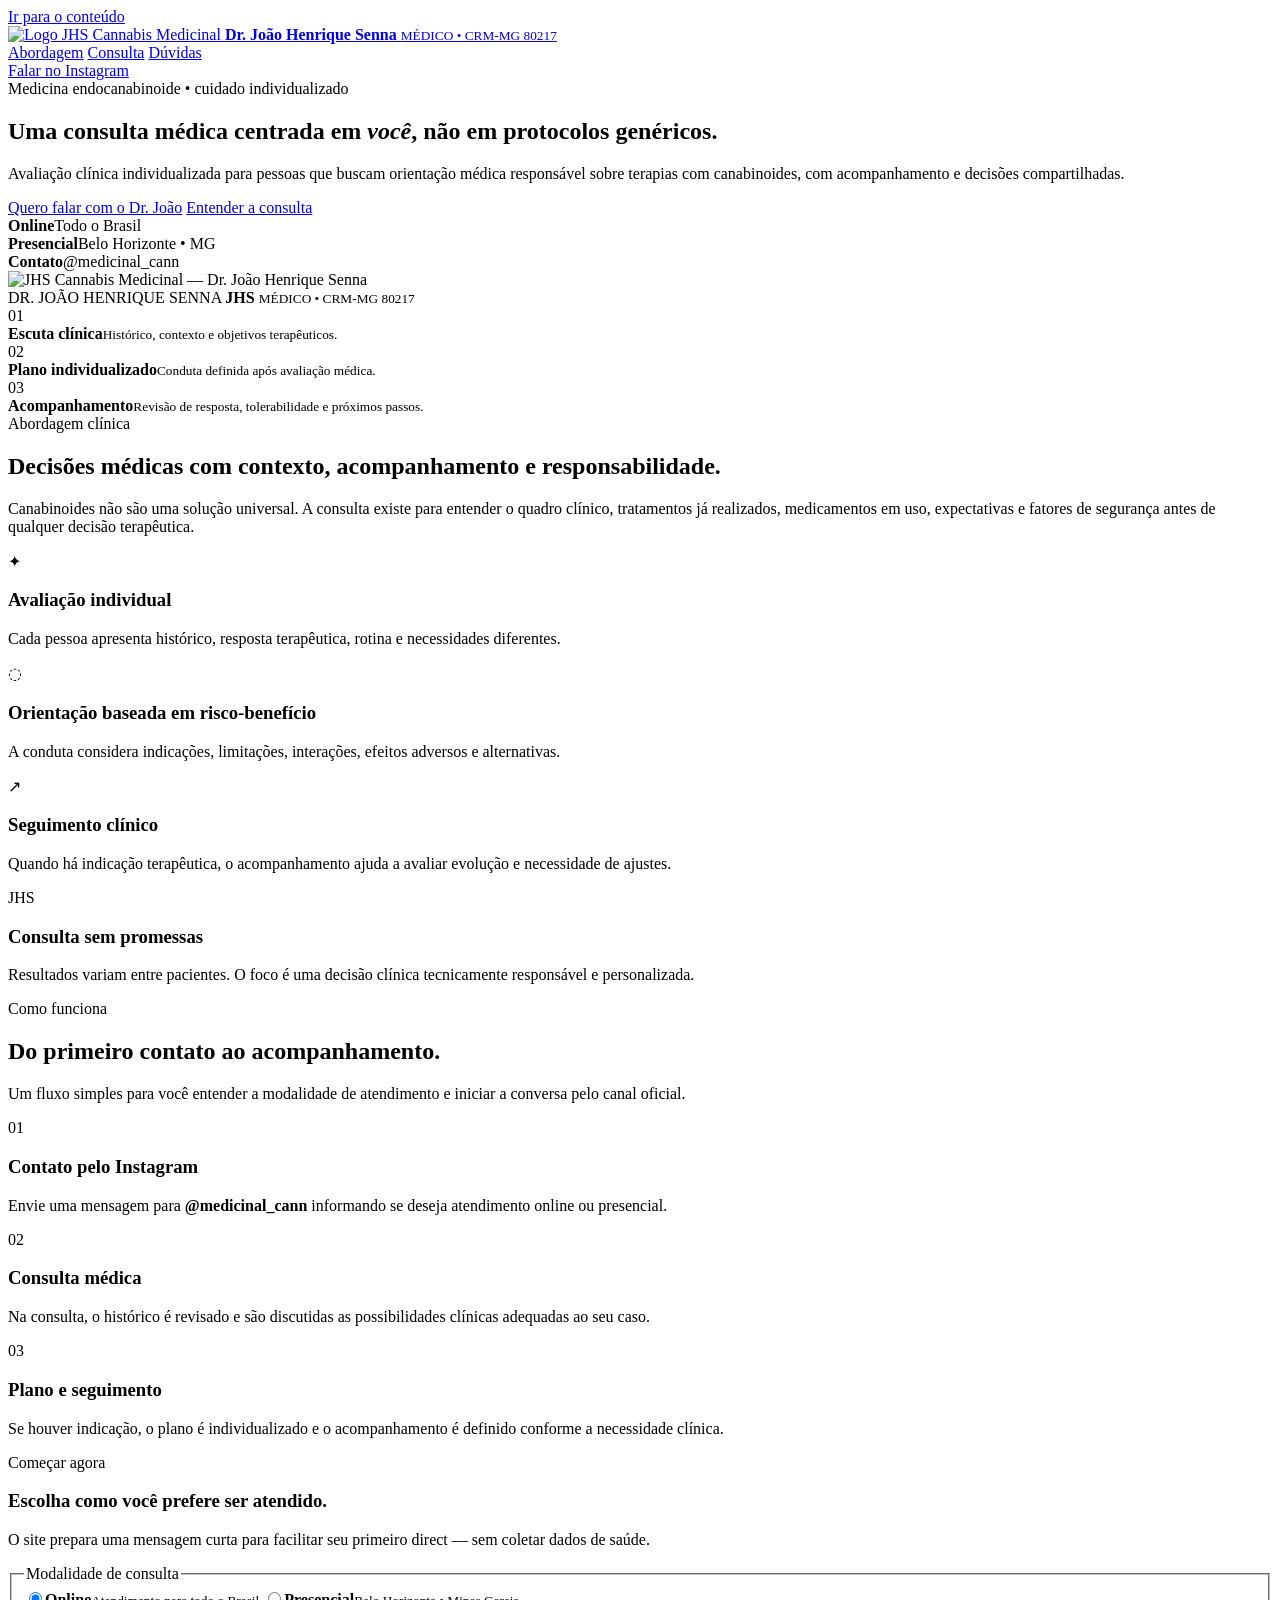
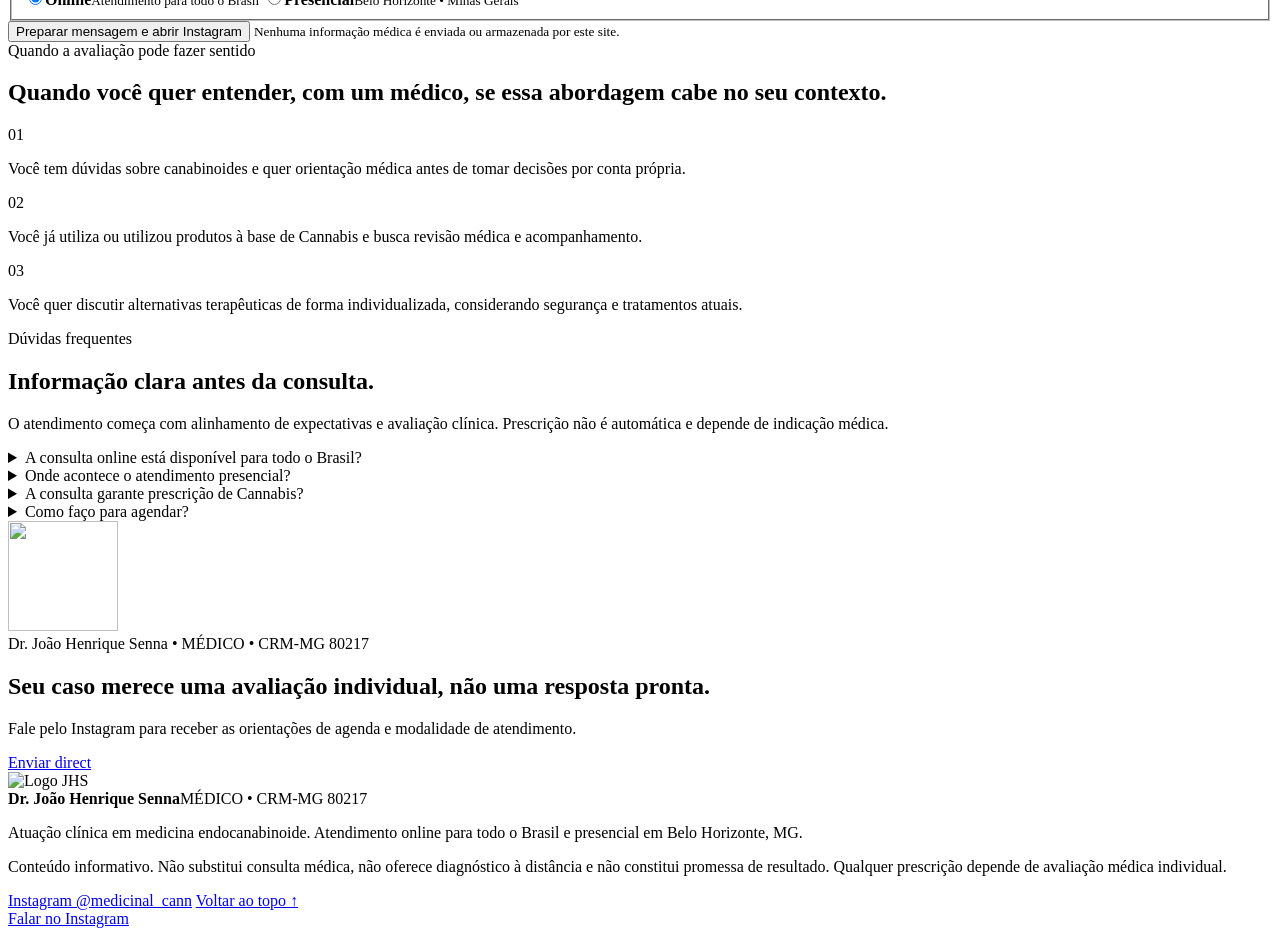
==== index.html @ d2ffb424 "feat: add landing page markup" ====
<!doctype html>
<html lang="pt-BR">
<head>
  <meta charset="utf-8" />
  <meta name="viewport" content="width=device-width, initial-scale=1" />
  <meta name="theme-color" content="#0b241b" />
  <meta name="color-scheme" content="light" />
  <title>Dr. João Henrique Senna | Medicina Endocanabinoide | CRM-MG 80217</title>
  <meta name="description" content="Atendimento médico individualizado em medicina endocanabinoide. Consultas online para todo o Brasil e atendimento presencial em Belo Horizonte, Minas Gerais." />
  <meta name="robots" content="index,follow,max-image-preview:large" />
  <link rel="canonical" href="https://az1nn.github.io/dr-jhs/" />
  <meta property="og:type" content="website" />
  <meta property="og:locale" content="pt_BR" />
  <meta property="og:title" content="Dr. João Henrique Senna | JHS" />
  <meta property="og:description" content="Atendimento médico individualizado em medicina endocanabinoide, online em todo o Brasil e presencial em Belo Horizonte." />
  <meta property="og:image" content="assets/logo-jhs.png" />
  <meta name="twitter:card" content="summary_large_image" />
  <link rel="icon" href="assets/logo-jhs.png" type="image/png" />
  <link rel="apple-touch-icon" href="assets/logo-jhs.png" />
  <link rel="stylesheet" href="styles.css" />

  <script type="application/ld+json">
  {
    "@context": "https://schema.org",
    "@type": "Physician",
    "name": "Dr. João Henrique Senna",
    "image": "https://az1nn.github.io/dr-jhs/assets/logo-jhs.png",
    "medicalSpecialty": "GeneralPractice",
    "description": "Atuação clínica em medicina endocanabinoide, com atendimento online e presencial em Belo Horizonte.",
    "areaServed": ["BR", "Belo Horizonte - MG"],
    "sameAs": ["https://www.instagram.com/medicinal_cann/"]
  }
  </script>
</head>
<body>
  <a class="skip-link" href="#conteudo">Ir para o conteúdo</a>

  <header class="site-header" id="inicio">
    <div class="container nav-wrap">
      <a class="brand" href="#inicio" aria-label="Dr. João Henrique Senna — início">
        <img src="assets/logo-jhs.png" width="52" height="52" alt="Logo JHS Cannabis Medicinal" />
        <span>
          <strong>Dr. João Henrique Senna</strong>
          <small>MÉDICO • CRM-MG 80217</small>
        </span>
      </a>
      <nav class="desktop-nav" aria-label="Navegação principal">
        <a href="#abordagem">Abordagem</a>
        <a href="#consulta">Consulta</a>
        <a href="#duvidas">Dúvidas</a>
      </nav>
      <a class="button button-sm button-primary js-instagram" href="https://ig.me/m/medicinal_cann" target="_blank" rel="noopener noreferrer" data-cta="header">Falar no Instagram</a>
    </div>
  </header>

  <main id="conteudo">
    <section class="hero section-pad">
      <div class="hero-glow hero-glow-a" aria-hidden="true"></div>
      <div class="hero-glow hero-glow-b" aria-hidden="true"></div>
      <div class="container hero-grid">
        <div class="hero-copy reveal">
          <div class="eyebrow"><span class="dot"></span> Medicina endocanabinoide • cuidado individualizado</div>
          <h1>Uma consulta médica centrada em <em>você</em>, não em protocolos genéricos.</h1>
          <p class="hero-lead">Avaliação clínica individualizada para pessoas que buscam orientação médica responsável sobre terapias com canabinoides, com acompanhamento e decisões compartilhadas.</p>
          <div class="hero-actions">
            <a class="button button-primary button-lg js-instagram" href="https://ig.me/m/medicinal_cann" target="_blank" rel="noopener noreferrer" data-cta="hero">Quero falar com o Dr. João</a>
            <a class="button button-ghost button-lg" href="#consulta">Entender a consulta</a>
          </div>
          <div class="trust-row" aria-label="Informações de atendimento">
            <div><strong>Online</strong><span>Todo o Brasil</span></div>
            <div><strong>Presencial</strong><span>Belo Horizonte • MG</span></div>
            <div><strong>Contato</strong><span>@medicinal_cann</span></div>
          </div>
        </div>

        <div class="hero-card reveal" aria-label="Identidade Dr. João Henrique Senna">
          <div class="hero-card-orbit orbit-one" aria-hidden="true"></div>
          <div class="hero-card-orbit orbit-two" aria-hidden="true"></div>
          <img class="hero-logo" src="assets/logo-jhs.png" alt="JHS Cannabis Medicinal — Dr. João Henrique Senna" width="720" height="720" />
          <div class="hero-card-meta">
            <span>DR. JOÃO HENRIQUE SENNA</span>
            <strong>JHS</strong>
            <small>MÉDICO • CRM-MG 80217</small>
          </div>
        </div>
      </div>
    </section>

    <section class="cred-strip" aria-label="Diferenciais de atendimento">
      <div class="container cred-grid">
        <div class="cred-item"><span>01</span><div><strong>Escuta clínica</strong><small>Histórico, contexto e objetivos terapêuticos.</small></div></div>
        <div class="cred-item"><span>02</span><div><strong>Plano individualizado</strong><small>Conduta definida após avaliação médica.</small></div></div>
        <div class="cred-item"><span>03</span><div><strong>Acompanhamento</strong><small>Revisão de resposta, tolerabilidade e próximos passos.</small></div></div>
      </div>
    </section>

    <section class="section-pad" id="abordagem">
      <div class="container split-grid">
        <div class="section-heading reveal">
          <span class="kicker">Abordagem clínica</span>
          <h2>Decisões médicas com contexto, acompanhamento e responsabilidade.</h2>
          <p>Canabinoides não são uma solução universal. A consulta existe para entender o quadro clínico, tratamentos já realizados, medicamentos em uso, expectativas e fatores de segurança antes de qualquer decisão terapêutica.</p>
        </div>
        <div class="principles-grid reveal">
          <article class="principle-card">
            <span class="icon">✦</span>
            <h3>Avaliação individual</h3>
            <p>Cada pessoa apresenta histórico, resposta terapêutica, rotina e necessidades diferentes.</p>
          </article>
          <article class="principle-card">
            <span class="icon">◌</span>
            <h3>Orientação baseada em risco-benefício</h3>
            <p>A conduta considera indicações, limitações, interações, efeitos adversos e alternativas.</p>
          </article>
          <article class="principle-card">
            <span class="icon">↗</span>
            <h3>Seguimento clínico</h3>
            <p>Quando há indicação terapêutica, o acompanhamento ajuda a avaliar evolução e necessidade de ajustes.</p>
          </article>
          <article class="principle-card highlight-card">
            <span class="icon">JHS</span>
            <h3>Consulta sem promessas</h3>
            <p>Resultados variam entre pacientes. O foco é uma decisão clínica tecnicamente responsável e personalizada.</p>
          </article>
        </div>
      </div>
    </section>

    <section class="section-pad process-section" id="consulta">
      <div class="container">
        <div class="section-heading centered reveal">
          <span class="kicker">Como funciona</span>
          <h2>Do primeiro contato ao acompanhamento.</h2>
          <p>Um fluxo simples para você entender a modalidade de atendimento e iniciar a conversa pelo canal oficial.</p>
        </div>

        <div class="process-grid reveal">
          <article class="process-card"><span>01</span><h3>Contato pelo Instagram</h3><p>Envie uma mensagem para <strong>@medicinal_cann</strong> informando se deseja atendimento online ou presencial.</p></article>
          <article class="process-card"><span>02</span><h3>Consulta médica</h3><p>Na consulta, o histórico é revisado e são discutidas as possibilidades clínicas adequadas ao seu caso.</p></article>
          <article class="process-card"><span>03</span><h3>Plano e seguimento</h3><p>Se houver indicação, o plano é individualizado e o acompanhamento é definido conforme a necessidade clínica.</p></article>
        </div>

        <div class="conversion-card reveal">
          <div>
            <span class="kicker">Começar agora</span>
            <h3>Escolha como você prefere ser atendido.</h3>
            <p>O site prepara uma mensagem curta para facilitar seu primeiro direct — sem coletar dados de saúde.</p>
          </div>
          <form class="lead-assist" id="leadAssist">
            <fieldset>
              <legend class="sr-only">Modalidade de consulta</legend>
              <label class="choice"><input type="radio" name="modalidade" value="online" checked><span><strong>Online</strong><small>Atendimento para todo o Brasil</small></span></label>
              <label class="choice"><input type="radio" name="modalidade" value="presencial"><span><strong>Presencial</strong><small>Belo Horizonte • Minas Gerais</small></span></label>
            </fieldset>
            <button class="button button-primary button-lg" type="submit">Preparar mensagem e abrir Instagram</button>
            <small class="privacy-note">Nenhuma informação médica é enviada ou armazenada por este site.</small>
          </form>
        </div>
      </div>
    </section>

    <section class="section-pad audience-section">
      <div class="container audience-grid">
        <div class="section-heading reveal">
          <span class="kicker">Quando a avaliação pode fazer sentido</span>
          <h2>Quando você quer entender, com um médico, se essa abordagem cabe no seu contexto.</h2>
        </div>
        <div class="audience-list reveal">
          <div><span>01</span><p>Você tem dúvidas sobre canabinoides e quer orientação médica antes de tomar decisões por conta própria.</p></div>
          <div><span>02</span><p>Você já utiliza ou utilizou produtos à base de Cannabis e busca revisão médica e acompanhamento.</p></div>
          <div><span>03</span><p>Você quer discutir alternativas terapêuticas de forma individualizada, considerando segurança e tratamentos atuais.</p></div>
        </div>
      </div>
    </section>

    <section class="section-pad faq-section" id="duvidas">
      <div class="container faq-grid">
        <div class="section-heading reveal">
          <span class="kicker">Dúvidas frequentes</span>
          <h2>Informação clara antes da consulta.</h2>
          <p>O atendimento começa com alinhamento de expectativas e avaliação clínica. Prescrição não é automática e depende de indicação médica.</p>
        </div>
        <div class="faq-list reveal">
          <details><summary>A consulta online está disponível para todo o Brasil?</summary><p>Sim. O atendimento informado pelo consultório inclui modalidade online para pacientes em todo o Brasil.</p></details>
          <details><summary>Onde acontece o atendimento presencial?</summary><p>O atendimento presencial é realizado em Belo Horizonte, Minas Gerais. Detalhes de agenda e local são informados pelo Instagram.</p></details>
          <details><summary>A consulta garante prescrição de Cannabis?</summary><p>Não. Toda prescrição depende de avaliação médica individual, análise de indicação, riscos, benefícios, contraindicações e contexto clínico.</p></details>
          <details><summary>Como faço para agendar?</summary><p>O canal de atendimento é o direct do Instagram <strong>@medicinal_cann</strong>. Use qualquer botão “Falar no Instagram” desta página.</p></details>
        </div>
      </div>
    </section>

    <section class="final-cta section-pad">
      <div class="container final-cta-card reveal">
        <img src="assets/logo-jhs.png" width="110" height="110" alt="" aria-hidden="true" />
        <div>
          <span class="kicker">Dr. João Henrique Senna • MÉDICO • CRM-MG 80217</span>
          <h2>Seu caso merece uma avaliação individual, não uma resposta pronta.</h2>
          <p>Fale pelo Instagram para receber as orientações de agenda e modalidade de atendimento.</p>
        </div>
        <a class="button button-light button-lg js-instagram" href="https://ig.me/m/medicinal_cann" target="_blank" rel="noopener noreferrer" data-cta="final">Enviar direct</a>
      </div>
    </section>
  </main>

  <footer class="site-footer">
    <div class="container footer-grid">
      <div class="footer-brand">
        <img src="assets/logo-jhs.png" width="58" height="58" alt="Logo JHS" />
        <div><strong>Dr. João Henrique Senna</strong><span>MÉDICO • CRM-MG 80217</span></div>
      </div>
      <div class="footer-copy">
        <p>Atuação clínica em medicina endocanabinoide. Atendimento online para todo o Brasil e presencial em Belo Horizonte, MG.</p>
        <p class="disclaimer">Conteúdo informativo. Não substitui consulta médica, não oferece diagnóstico à distância e não constitui promessa de resultado. Qualquer prescrição depende de avaliação médica individual.</p>
      </div>
      <div class="footer-links">
        <a href="https://www.instagram.com/medicinal_cann/" target="_blank" rel="noopener noreferrer">Instagram @medicinal_cann</a>
        <a href="#inicio">Voltar ao topo ↑</a>
      </div>
    </div>
  </footer>

  <div class="mobile-cta" aria-label="Ação rápida">
    <a class="button button-primary js-instagram" href="https://ig.me/m/medicinal_cann" target="_blank" rel="noopener noreferrer" data-cta="mobile-sticky">Falar no Instagram</a>
  </div>

  <div class="toast" id="toast" role="status" aria-live="polite"></div>
  <script src="script.js" defer></script>
</body>
</html>
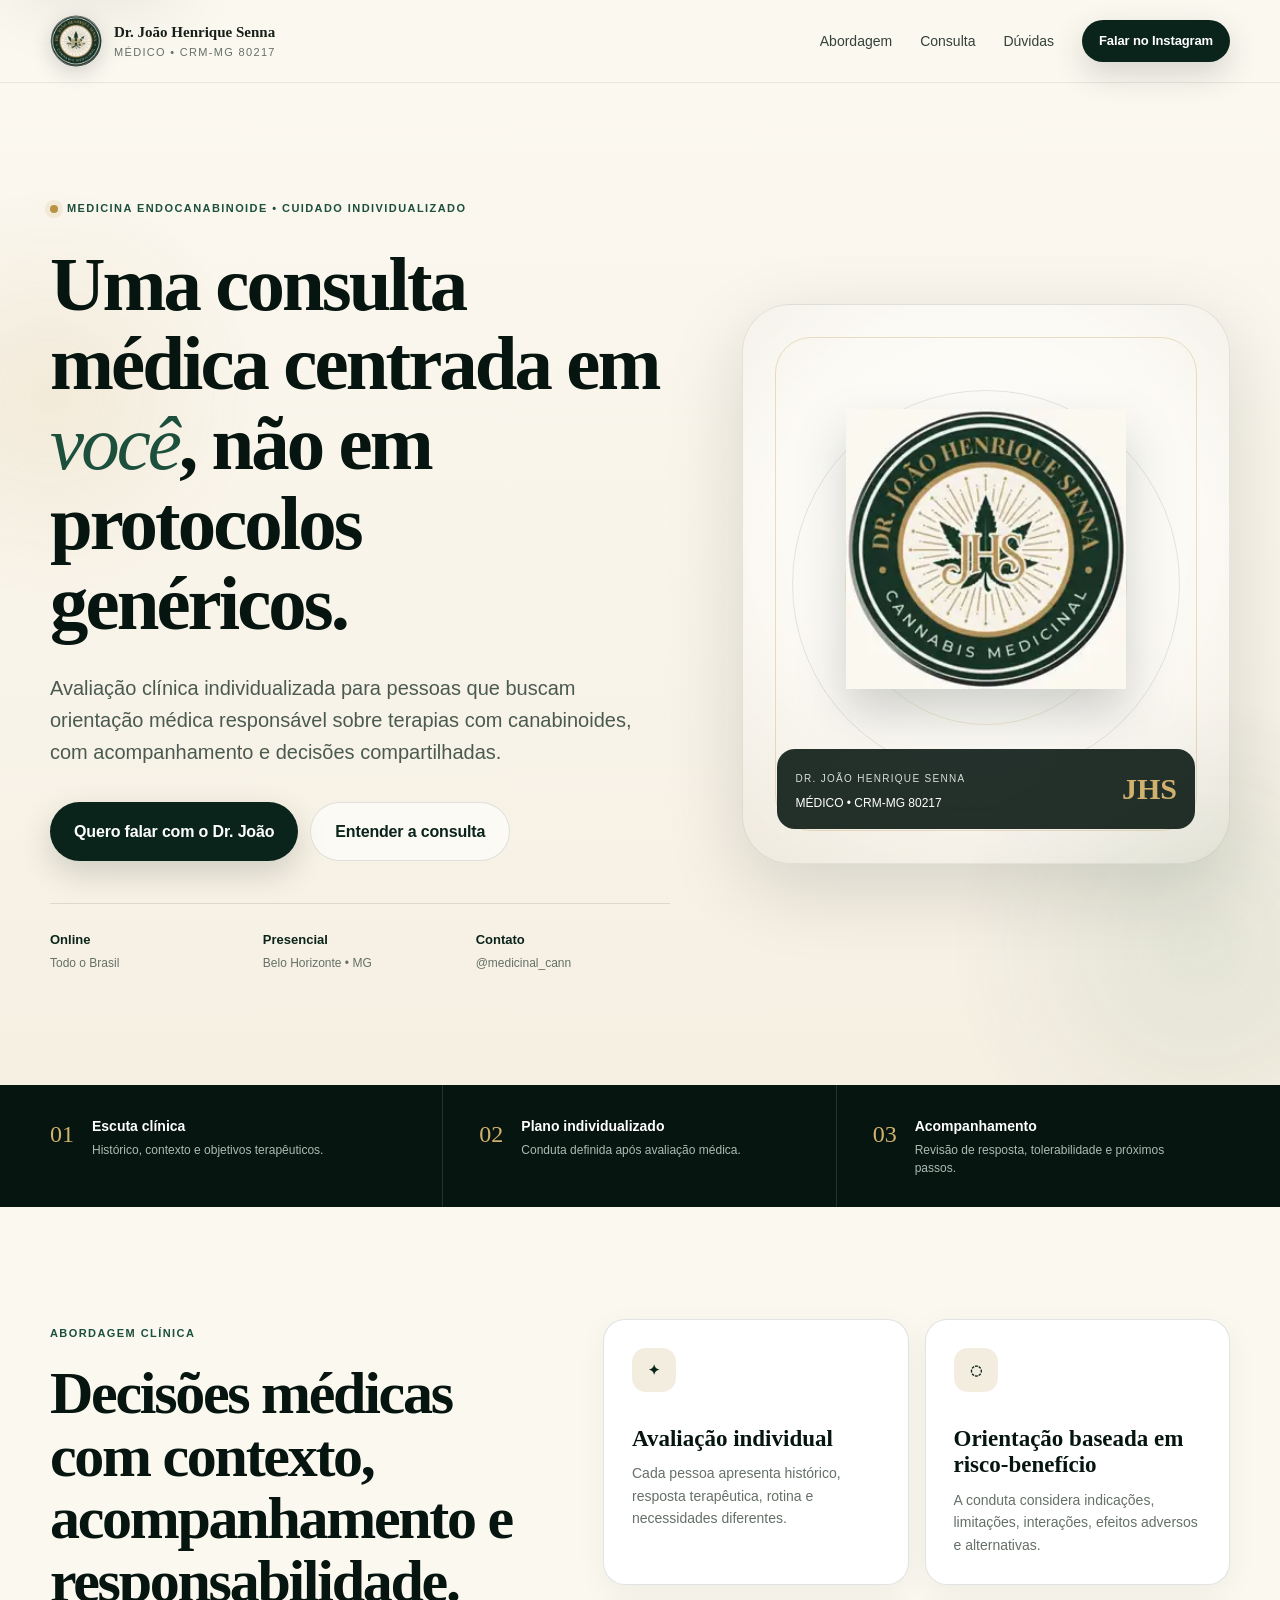
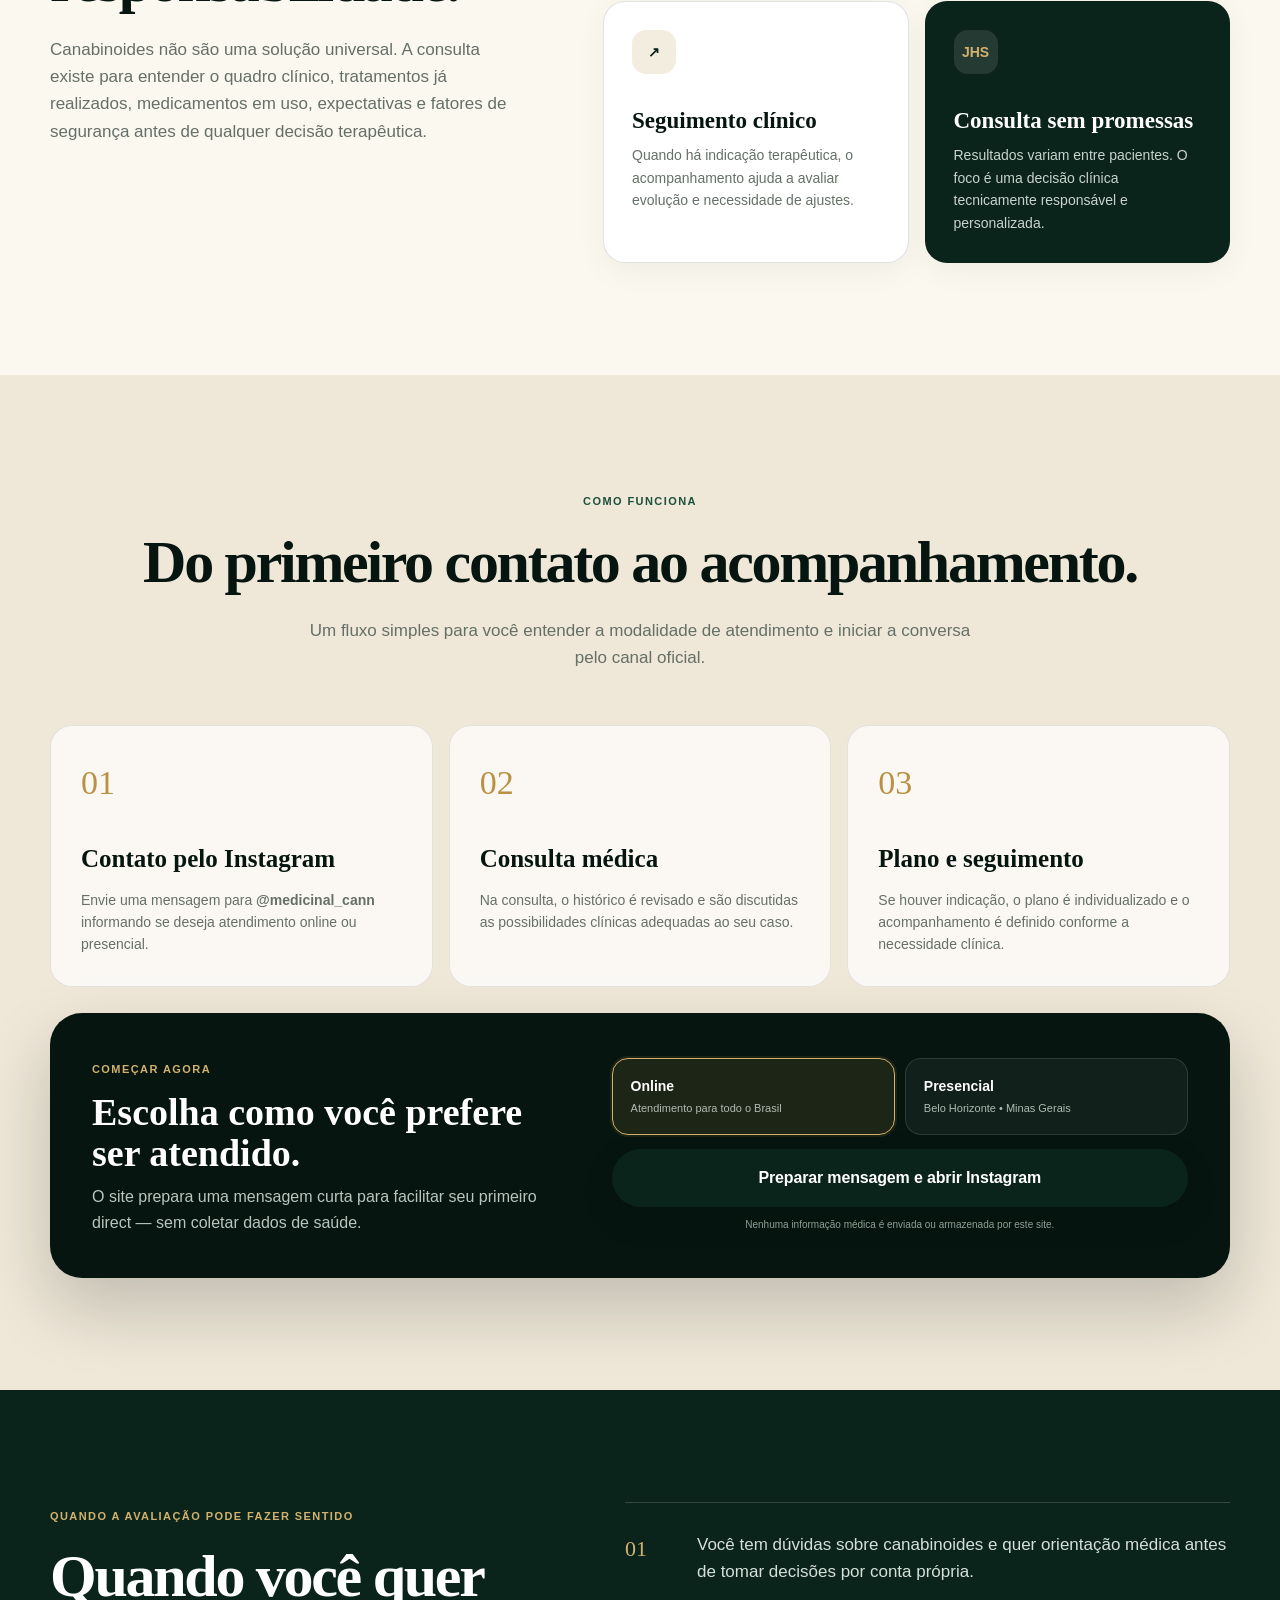
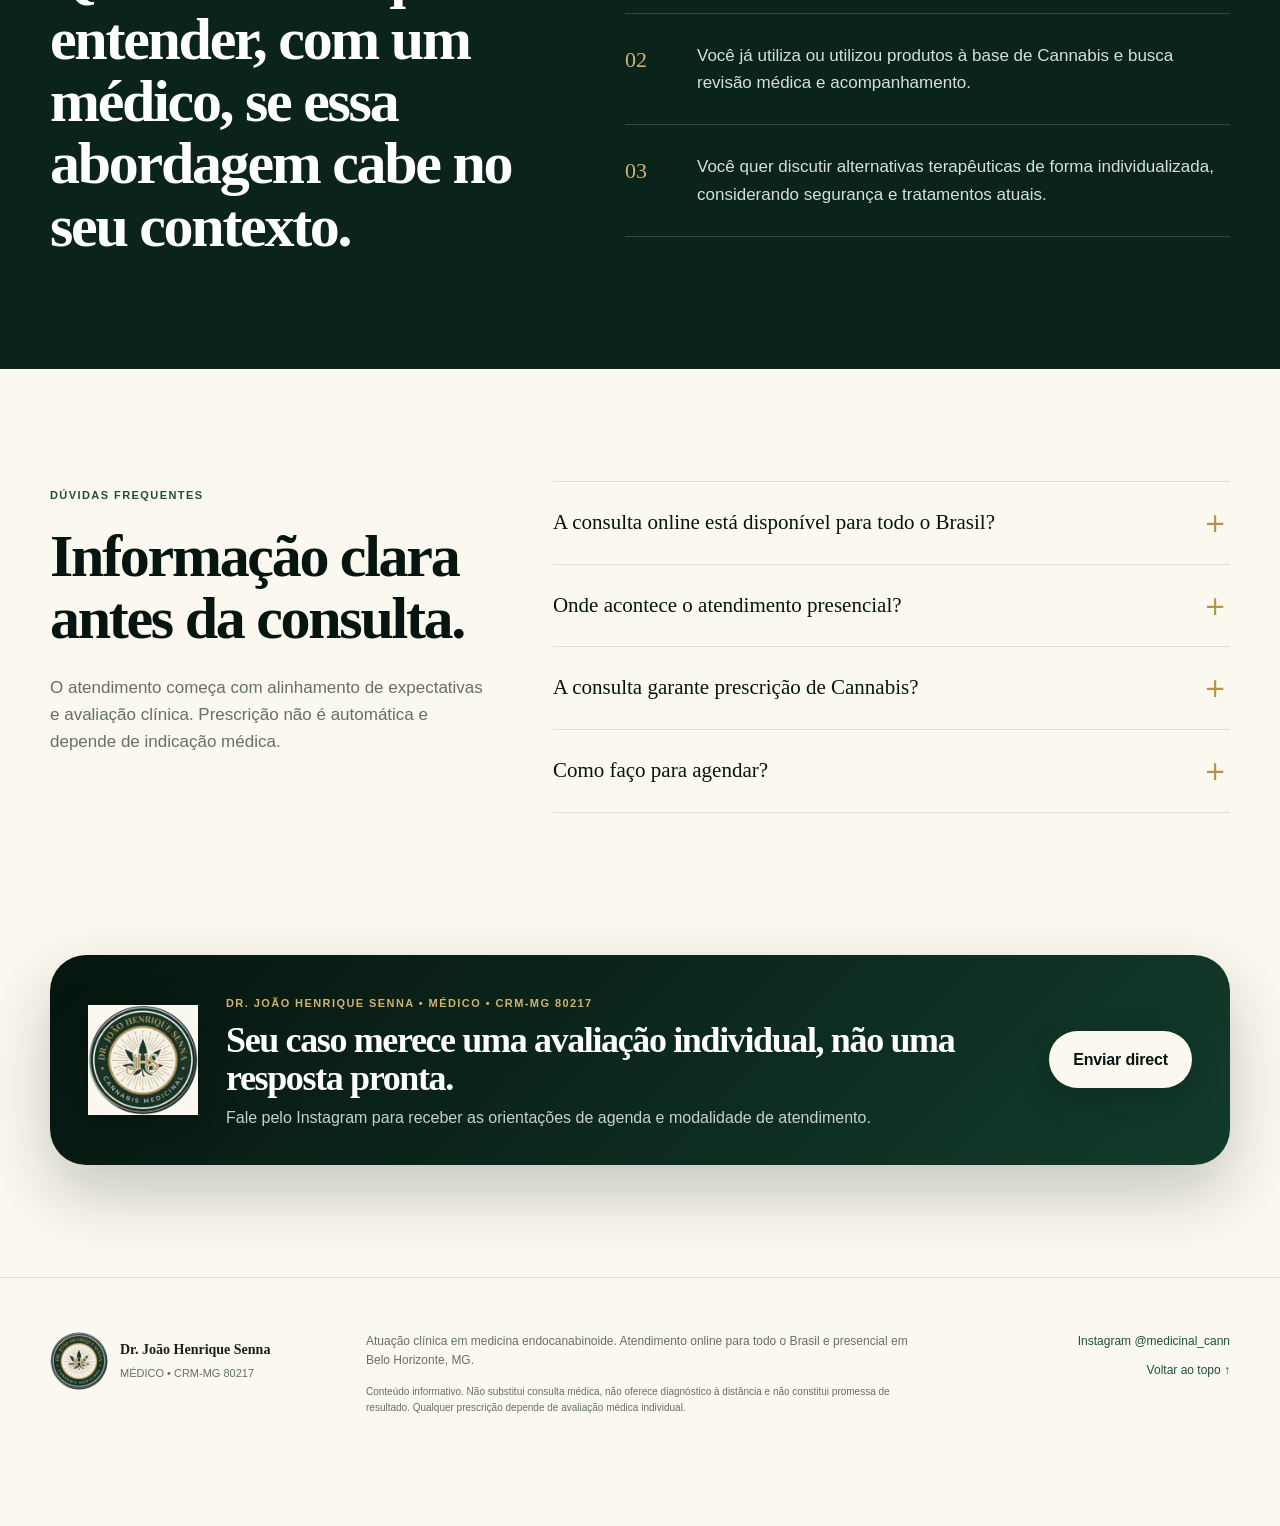
==== commit e2367b32: "fix: use optimized logo asset" ====
--- a/index.html
+++ b/index.html
@@ -13,10 +13,10 @@
   <meta property="og:locale" content="pt_BR" />
   <meta property="og:title" content="Dr. João Henrique Senna | JHS" />
   <meta property="og:description" content="Atendimento médico individualizado em medicina endocanabinoide, online em todo o Brasil e presencial em Belo Horizonte." />
-  <meta property="og:image" content="assets/logo-jhs.png" />
+  <meta property="og:image" content="assets/logo-jhs.webp" />
   <meta name="twitter:card" content="summary_large_image" />
-  <link rel="icon" href="assets/logo-jhs.png" type="image/png" />
-  <link rel="apple-touch-icon" href="assets/logo-jhs.png" />
+  <link rel="icon" href="assets/logo-jhs.webp" type="image/webp" />
+  <link rel="apple-touch-icon" href="assets/logo-jhs.webp" />
   <link rel="stylesheet" href="styles.css" />
 
   <script type="application/ld+json">
@@ -24,7 +24,7 @@
     "@context": "https://schema.org",
     "@type": "Physician",
     "name": "Dr. João Henrique Senna",
-    "image": "https://az1nn.github.io/dr-jhs/assets/logo-jhs.png",
+    "image": "https://az1nn.github.io/dr-jhs/assets/logo-jhs.webp",
     "medicalSpecialty": "GeneralPractice",
     "description": "Atuação clínica em medicina endocanabinoide, com atendimento online e presencial em Belo Horizonte.",
     "areaServed": ["BR", "Belo Horizonte - MG"],
@@ -38,7 +38,7 @@
   <header class="site-header" id="inicio">
     <div class="container nav-wrap">
       <a class="brand" href="#inicio" aria-label="Dr. João Henrique Senna — início">
-        <img src="assets/logo-jhs.png" width="52" height="52" alt="Logo JHS Cannabis Medicinal" />
+        <img src="assets/logo-jhs.webp" width="52" height="52" alt="Logo JHS Cannabis Medicinal" />
         <span>
           <strong>Dr. João Henrique Senna</strong>
           <small>MÉDICO • CRM-MG 80217</small>
@@ -76,7 +76,7 @@
         <div class="hero-card reveal" aria-label="Identidade Dr. João Henrique Senna">
           <div class="hero-card-orbit orbit-one" aria-hidden="true"></div>
           <div class="hero-card-orbit orbit-two" aria-hidden="true"></div>
-          <img class="hero-logo" src="assets/logo-jhs.png" alt="JHS Cannabis Medicinal — Dr. João Henrique Senna" width="720" height="720" />
+          <img class="hero-logo" src="assets/logo-jhs.webp" alt="JHS Cannabis Medicinal — Dr. João Henrique Senna" width="720" height="720" />
           <div class="hero-card-meta">
             <span>DR. JOÃO HENRIQUE SENNA</span>
             <strong>JHS</strong>
@@ -191,7 +191,7 @@
 
     <section class="final-cta section-pad">
       <div class="container final-cta-card reveal">
-        <img src="assets/logo-jhs.png" width="110" height="110" alt="" aria-hidden="true" />
+        <img src="assets/logo-jhs.webp" width="110" height="110" alt="" aria-hidden="true" />
         <div>
           <span class="kicker">Dr. João Henrique Senna • MÉDICO • CRM-MG 80217</span>
           <h2>Seu caso merece uma avaliação individual, não uma resposta pronta.</h2>
@@ -205,7 +205,7 @@
   <footer class="site-footer">
     <div class="container footer-grid">
       <div class="footer-brand">
-        <img src="assets/logo-jhs.png" width="58" height="58" alt="Logo JHS" />
+        <img src="assets/logo-jhs.webp" width="58" height="58" alt="Logo JHS" />
         <div><strong>Dr. João Henrique Senna</strong><span>MÉDICO • CRM-MG 80217</span></div>
       </div>
       <div class="footer-copy">
--- a/styles.css
+++ b/styles.css
@@ -0,0 +1,48 @@
+:root {
+  --forest-950:#06150f;
+  --forest-900:#0b241b;
+  --forest-850:#0f2d22;
+  --forest-800:#123b2c;
+  --forest-700:#1c503d;
+  --gold-500:#b99145;
+  --gold-400:#d2b16f;
+  --cream-50:#fbf8f0;
+  --cream-100:#f3ede0;
+  --ink:#172019;
+  --muted:#657067;
+  --line:rgba(11,36,27,.12);
+  --shadow:0 24px 80px rgba(6,21,15,.14);
+  --radius-xl:32px;
+  --radius-lg:22px;
+  --container:1180px;
+}
+*{box-sizing:border-box}
+html{scroll-behavior:smooth}
+body{margin:0;background:var(--cream-50);color:var(--ink);font-family:Inter,-apple-system,BlinkMacSystemFont,"Segoe UI",sans-serif;line-height:1.6;-webkit-font-smoothing:antialiased}
+img{max-width:100%;display:block}
+a{color:inherit;text-decoration:none}
+button,input{font:inherit}
+.container{width:min(calc(100% - 40px),var(--container));margin-inline:auto}
+.section-pad{padding:112px 0}
+.skip-link{position:fixed;left:16px;top:-80px;z-index:999;background:#fff;padding:10px 14px;border-radius:12px;box-shadow:var(--shadow)}
+.skip-link:focus{top:16px}
+.sr-only{position:absolute!important;width:1px;height:1px;padding:0;margin:-1px;overflow:hidden;clip:rect(0,0,0,0);white-space:nowrap;border:0}
+.site-header{position:sticky;top:0;z-index:50;background:rgba(251,248,240,.84);backdrop-filter:blur(18px);border-bottom:1px solid rgba(11,36,27,.08)}
+.nav-wrap{height:82px;display:flex;align-items:center;justify-content:space-between;gap:28px}
+.brand{display:flex;align-items:center;gap:12px;min-width:240px}.brand img{border-radius:50%;box-shadow:0 6px 20px rgba(6,21,15,.16)}.brand span{display:flex;flex-direction:column;line-height:1.15}.brand strong{font-family:Georgia,serif;font-size:15px}.brand small{font-size:11px;letter-spacing:.12em;text-transform:uppercase;color:var(--muted);margin-top:5px}
+.desktop-nav{display:flex;gap:28px;margin-left:auto}.desktop-nav a{font-size:14px;color:#35423a}.desktop-nav a:hover{color:var(--forest-700)}
+.button{display:inline-flex;align-items:center;justify-content:center;gap:10px;border:0;border-radius:999px;padding:13px 20px;font-weight:750;letter-spacing:-.01em;cursor:pointer;transition:transform .18s ease,box-shadow .18s ease,background .18s ease}.button:hover{transform:translateY(-2px)}.button:focus-visible{outline:3px solid rgba(185,145,69,.35);outline-offset:3px}.button-primary{background:var(--forest-900);color:#fff;box-shadow:0 12px 32px rgba(6,21,15,.16)}.button-primary:hover{background:var(--forest-800);box-shadow:0 16px 36px rgba(6,21,15,.22)}.button-ghost{background:rgba(255,255,255,.58);border:1px solid var(--line);color:var(--forest-900)}.button-light{background:var(--cream-50);color:var(--forest-950);box-shadow:0 12px 32px rgba(0,0,0,.15)}.button-lg{padding:16px 24px;min-height:56px}.button-sm{padding:11px 17px;font-size:13px}
+.hero{position:relative;overflow:hidden;background:linear-gradient(180deg,#fbf8f0 0%,#f6f0e3 100%)}.hero-grid{display:grid;grid-template-columns:minmax(0,1.12fr) minmax(360px,.88fr);gap:72px;align-items:center;min-height:650px;position:relative}.hero-copy{position:relative;z-index:2}.eyebrow,.kicker{display:inline-flex;align-items:center;gap:9px;text-transform:uppercase;font-weight:800;letter-spacing:.13em;font-size:11px;color:var(--forest-700)}.dot{width:8px;height:8px;border-radius:50%;background:var(--gold-500);box-shadow:0 0 0 5px rgba(185,145,69,.12)}h1,h2{font-family:Georgia,"Times New Roman",serif;line-height:1.04;letter-spacing:-.038em;color:var(--forest-950);margin:0}h1{font-size:clamp(48px,6vw,78px);max-width:800px;margin-top:24px}h1 em{font-weight:400;color:var(--forest-700)}.hero-lead{font-size:20px;line-height:1.6;color:#4b5a50;max-width:700px;margin:28px 0 0}.hero-actions{display:flex;flex-wrap:wrap;gap:12px;margin-top:34px}.trust-row{display:grid;grid-template-columns:repeat(3,1fr);gap:18px;margin-top:42px;padding-top:26px;border-top:1px solid var(--line);max-width:760px}.trust-row div{display:flex;flex-direction:column;gap:3px}.trust-row strong{font-size:13px;color:var(--forest-900)}.trust-row span{font-size:12px;color:var(--muted)}
+.hero-card{position:relative;display:grid;place-items:center;min-height:560px;padding:48px 42px 118px;border-radius:48px;background:radial-gradient(circle at 50% 42%,rgba(255,255,255,.95),rgba(255,255,255,.46) 55%,rgba(11,36,27,.04));border:1px solid rgba(11,36,27,.09);box-shadow:var(--shadow);overflow:hidden}.hero-logo{width:clamp(280px,68%,370px);height:auto;aspect-ratio:1/1;object-fit:contain;filter:drop-shadow(0 24px 24px rgba(6,21,15,.18));position:relative;z-index:2}.hero-card:before{content:"";position:absolute;inset:32px;border:1px solid rgba(185,145,69,.28);border-radius:36px}.hero-card-orbit{position:absolute;border:1px solid rgba(11,36,27,.10);border-radius:50%;aspect-ratio:1}.orbit-one{width:80%;}.orbit-two{width:58%;border-color:rgba(185,145,69,.18)}.hero-card-meta{position:absolute;z-index:3;bottom:34px;left:34px;right:34px;display:grid;grid-template-columns:1fr auto;gap:2px 12px;align-items:end;padding:16px 18px;border-radius:18px;background:rgba(6,21,15,.88);color:#fff;backdrop-filter:blur(10px)}.hero-card-meta span{grid-column:1;font-size:10px;letter-spacing:.13em;color:#d8dfda}.hero-card-meta strong{grid-column:2;grid-row:1/3;font-family:Georgia,serif;font-size:30px;color:var(--gold-400)}.hero-card-meta small{font-size:12px;color:#fff}.hero-glow{position:absolute;border-radius:50%;filter:blur(4px);opacity:.8}.hero-glow-a{width:420px;height:420px;background:radial-gradient(circle,rgba(185,145,69,.14),transparent 70%);left:-160px;top:10%}.hero-glow-b{width:520px;height:520px;background:radial-gradient(circle,rgba(20,91,66,.11),transparent 70%);right:-180px;bottom:-120px}
+.cred-strip{background:var(--forest-950);color:#fff}.cred-grid{display:grid;grid-template-columns:repeat(3,1fr)}.cred-item{display:flex;gap:18px;padding:30px 36px;border-right:1px solid rgba(255,255,255,.12)}.cred-item:first-child{padding-left:0}.cred-item:last-child{border-right:0}.cred-item>span{font-family:Georgia,serif;color:var(--gold-400);font-size:24px}.cred-item div{display:flex;flex-direction:column;gap:3px}.cred-item strong{font-size:14px}.cred-item small{color:#aebbb3;font-size:12px;line-height:1.5}
+.split-grid{display:grid;grid-template-columns:.86fr 1.14fr;gap:80px;align-items:start}.section-heading h2{font-size:clamp(38px,4.8vw,60px);margin-top:18px}.section-heading p{color:var(--muted);font-size:17px;max-width:680px;margin:24px 0 0}.principles-grid{display:grid;grid-template-columns:repeat(2,1fr);gap:16px}.principle-card{min-height:250px;padding:28px;border-radius:var(--radius-lg);background:#fff;border:1px solid var(--line);box-shadow:0 8px 30px rgba(6,21,15,.05)}.principle-card .icon{display:grid;place-items:center;width:44px;height:44px;border-radius:14px;background:var(--cream-100);color:var(--forest-900);font-size:14px;font-weight:850}.principle-card h3{font-family:Georgia,serif;font-size:23px;line-height:1.15;margin:34px 0 10px;color:var(--forest-950)}.principle-card p{font-size:14px;color:var(--muted);margin:0}.highlight-card{background:var(--forest-900);color:#fff}.highlight-card .icon{background:rgba(255,255,255,.1);color:var(--gold-400)}.highlight-card h3{color:#fff}.highlight-card p{color:#c9d3cd}
+.process-section{background:#efe7d8}.centered{text-align:center;margin:0 auto 54px}.centered p{margin-inline:auto}.process-grid{display:grid;grid-template-columns:repeat(3,1fr);gap:16px}.process-card{background:rgba(255,255,255,.72);border:1px solid rgba(11,36,27,.1);border-radius:var(--radius-lg);padding:30px}.process-card>span{font-family:Georgia,serif;font-size:34px;color:var(--gold-500)}.process-card h3{font-family:Georgia,serif;font-size:25px;margin:28px 0 10px;color:var(--forest-950)}.process-card p{margin:0;color:var(--muted);font-size:14px}.conversion-card{margin-top:26px;background:var(--forest-950);border-radius:var(--radius-xl);padding:42px;display:grid;grid-template-columns:.9fr 1.1fr;gap:48px;align-items:center;color:#fff;box-shadow:0 30px 70px rgba(6,21,15,.2)}.conversion-card .kicker{color:var(--gold-400)}.conversion-card h3{font-family:Georgia,serif;font-size:38px;line-height:1.08;margin:12px 0 10px}.conversion-card p{color:#b9c5be;margin:0}.lead-assist fieldset{border:0;padding:0;margin:0 0 14px;display:grid;grid-template-columns:1fr 1fr;gap:10px}.choice{cursor:pointer}.choice input{position:absolute;opacity:0;pointer-events:none}.choice span{display:flex;flex-direction:column;padding:16px 18px;border-radius:16px;border:1px solid rgba(255,255,255,.12);background:rgba(255,255,255,.05);transition:.2s}.choice input:checked+span{border-color:var(--gold-400);background:rgba(185,145,69,.13);box-shadow:0 0 0 2px rgba(185,145,69,.12)}.choice strong{font-size:14px}.choice small{color:#aebbb3;font-size:11px;margin-top:3px}.lead-assist .button{width:100%}.privacy-note{display:block;color:#8fa096;text-align:center;margin-top:10px;font-size:10px}
+.audience-section{background:var(--forest-900);color:#fff}.audience-grid{display:grid;grid-template-columns:.9fr 1.1fr;gap:80px;align-items:start}.audience-section h2{color:#fff}.audience-section .kicker{color:var(--gold-400)}.audience-list{border-top:1px solid rgba(255,255,255,.16)}.audience-list>div{display:grid;grid-template-columns:52px 1fr;gap:20px;padding:28px 0;border-bottom:1px solid rgba(255,255,255,.16)}.audience-list span{font-family:Georgia,serif;color:var(--gold-400);font-size:22px}.audience-list p{margin:0;color:#d6dfda;font-size:17px}
+.faq-grid{display:grid;grid-template-columns:.78fr 1.22fr;gap:70px;align-items:start}.faq-list{border-top:1px solid var(--line)}details{border-bottom:1px solid var(--line);padding:0}summary{list-style:none;cursor:pointer;font-family:Georgia,serif;font-size:21px;color:var(--forest-950);padding:24px 42px 24px 0;position:relative}summary::-webkit-details-marker{display:none}summary:after{content:"+";position:absolute;right:4px;top:21px;color:var(--gold-500);font-family:system-ui;font-weight:400;font-size:26px}details[open] summary:after{content:"−"}details p{margin:-4px 44px 24px 0;color:var(--muted);font-size:14px}
+.final-cta{padding-top:30px}.final-cta-card{display:grid;grid-template-columns:110px 1fr auto;gap:28px;align-items:center;background:linear-gradient(135deg,var(--forest-950),var(--forest-800));border-radius:36px;color:#fff;padding:34px 38px;box-shadow:0 28px 68px rgba(6,21,15,.22)}.final-cta-card img{filter:drop-shadow(0 10px 18px rgba(0,0,0,.25))}.final-cta-card .kicker{color:var(--gold-400)}.final-cta-card h2{color:#fff;font-size:36px;margin:8px 0}.final-cta-card p{margin:0;color:#c8d2cc}
+.site-footer{padding:54px 0 110px;border-top:1px solid var(--line)}.footer-grid{display:grid;grid-template-columns:.75fr 1.5fr .75fr;gap:42px;align-items:start}.footer-brand{display:flex;align-items:center;gap:12px}.footer-brand img{border-radius:50%}.footer-brand div{display:flex;flex-direction:column}.footer-brand strong{font-family:Georgia,serif;font-size:14px}.footer-brand span{font-size:11px;color:var(--muted);margin-top:4px}.footer-copy p{margin:0;color:var(--muted);font-size:12px}.footer-copy .disclaimer{margin-top:14px;font-size:10px;line-height:1.6}.footer-links{display:flex;flex-direction:column;align-items:flex-end;gap:10px;font-size:12px;color:var(--forest-700)}
+.mobile-cta{display:none}.toast{position:fixed;left:50%;bottom:28px;transform:translate(-50%,20px);opacity:0;pointer-events:none;z-index:100;background:#fff;color:var(--forest-950);box-shadow:var(--shadow);border:1px solid var(--line);border-radius:14px;padding:12px 16px;font-size:12px;transition:.25s}.toast.show{opacity:1;transform:translate(-50%,0)}
+.reveal{opacity:1;transform:none}
+@media (max-width:980px){.desktop-nav{display:none}.section-pad{padding:86px 0}.hero-grid{grid-template-columns:1fr;gap:44px;min-height:auto}.hero-card{min-height:460px;padding:42px 34px 108px}.hero-logo{width:clamp(250px,54vw,340px)}.split-grid,.audience-grid,.faq-grid{grid-template-columns:1fr;gap:48px}.process-grid{grid-template-columns:1fr}.conversion-card{grid-template-columns:1fr}.final-cta-card{grid-template-columns:88px 1fr}.final-cta-card .button{grid-column:1/-1}.footer-grid{grid-template-columns:1fr 1fr}.footer-copy{grid-column:1/-1;grid-row:2}.footer-links{align-items:flex-start}.cred-item{padding:24px 18px}.cred-item:first-child{padding-left:0}}
+@media (max-width:680px){.container{width:min(calc(100% - 28px),var(--container))}.site-header .button-sm{display:none}.nav-wrap{height:70px}.brand img{width:44px;height:44px}.brand strong{font-size:14px}h1{font-size:46px}.hero{padding-top:64px}.hero-lead{font-size:17px}.hero-actions{display:grid}.hero-actions .button{width:100%}.trust-row{grid-template-columns:1fr;gap:12px}.hero-card{min-height:340px;padding:28px 20px 92px;border-radius:28px}.hero-logo{width:min(66vw,238px);max-width:70%}.hero-card-meta{left:18px;right:18px;bottom:18px}.cred-grid{grid-template-columns:1fr}.cred-item,.cred-item:first-child{padding:20px 0;border-right:0;border-bottom:1px solid rgba(255,255,255,.12)}.cred-item:last-child{border-bottom:0}.principles-grid{grid-template-columns:1fr}.principle-card{min-height:auto}.lead-assist fieldset{grid-template-columns:1fr}.conversion-card{padding:28px 22px}.conversion-card h3{font-size:32px}.audience-list>div{grid-template-columns:40px 1fr}.final-cta-card{grid-template-columns:1fr;text-align:left;padding:28px 22px}.final-cta-card img{width:80px}.final-cta-card h2{font-size:32px}.footer-grid{grid-template-columns:1fr}.footer-copy{grid-column:auto;grid-row:auto}.footer-links{align-items:flex-start}.site-footer{padding-bottom:120px}.mobile-cta{display:block;position:fixed;bottom:0;left:0;right:0;z-index:45;padding:10px 14px calc(10px + env(safe-area-inset-bottom));background:rgba(251,248,240,.9);backdrop-filter:blur(14px);border-top:1px solid var(--line)}.mobile-cta .button{width:100%}.toast{bottom:92px;width:calc(100% - 32px);text-align:center}}
+@media (prefers-reduced-motion:reduce){html{scroll-behavior:auto}.reveal{opacity:1;transform:none;transition:none}.button{transition:none}}
